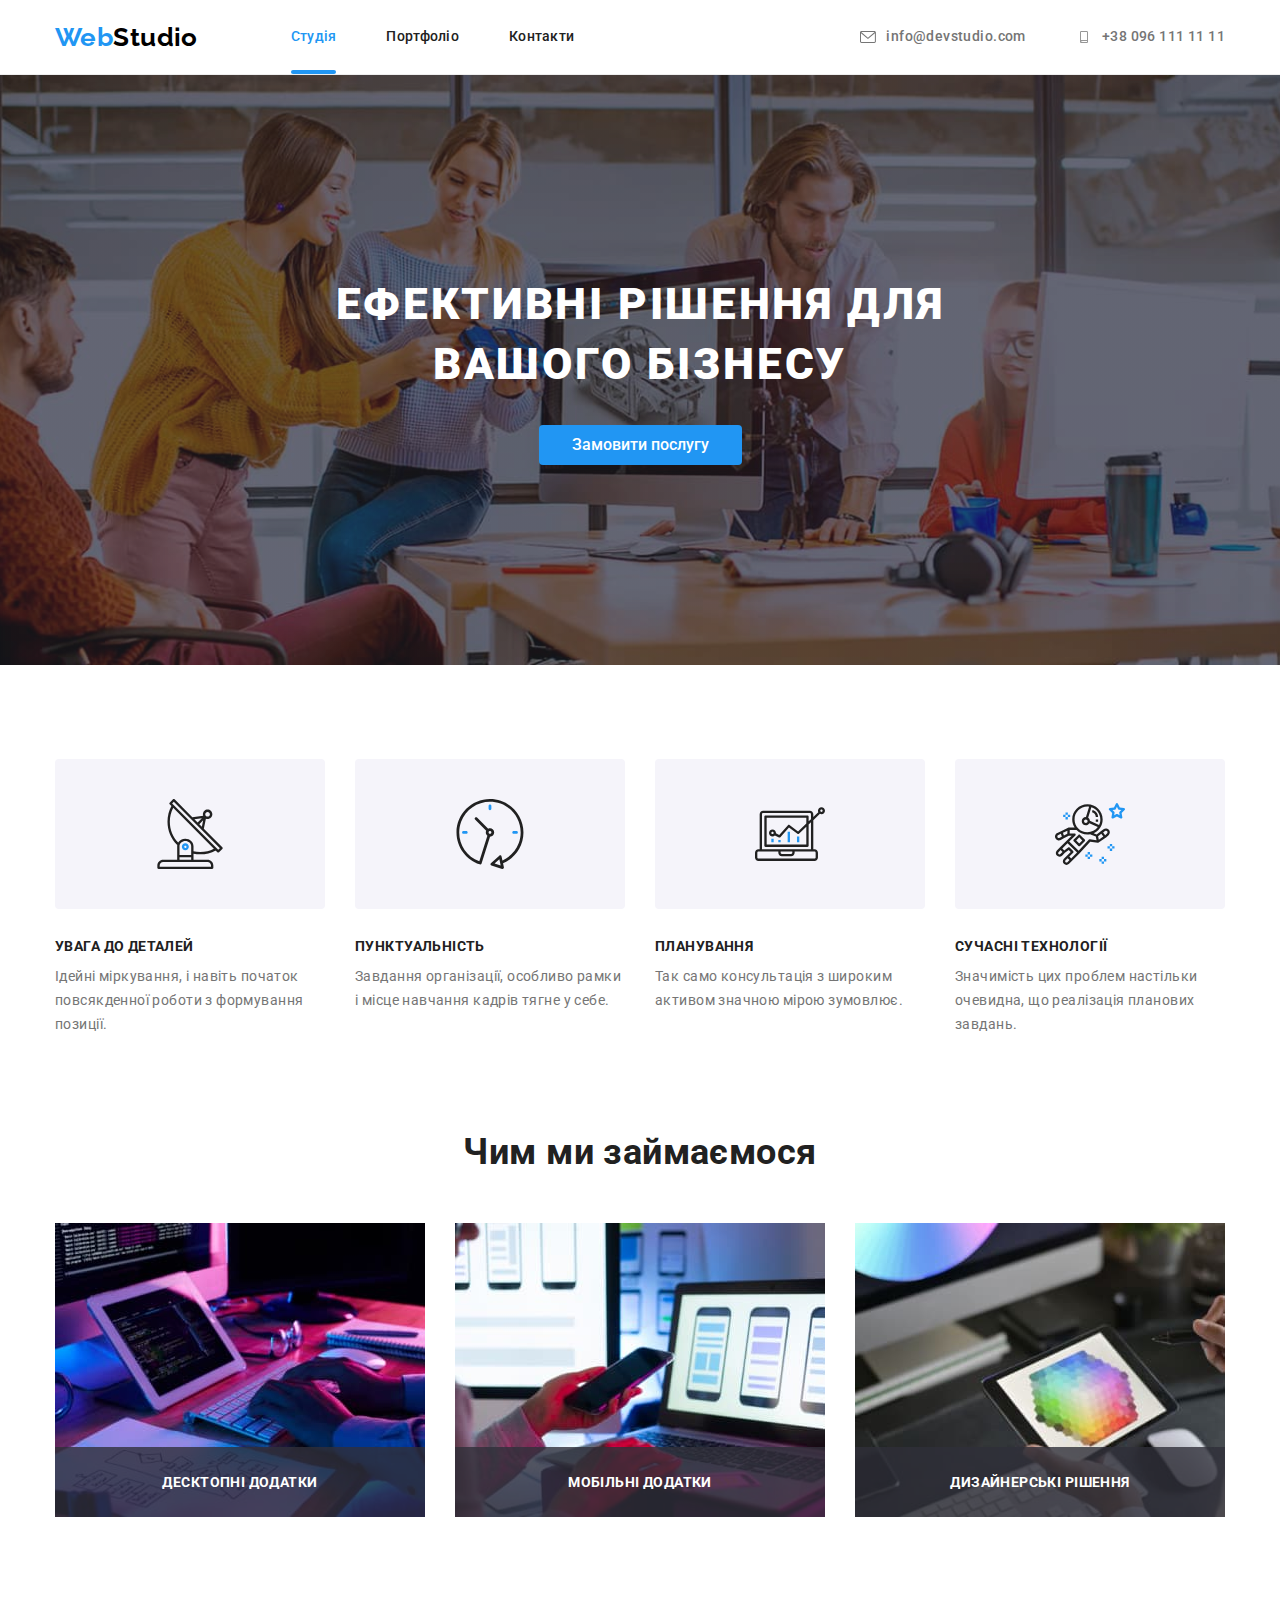
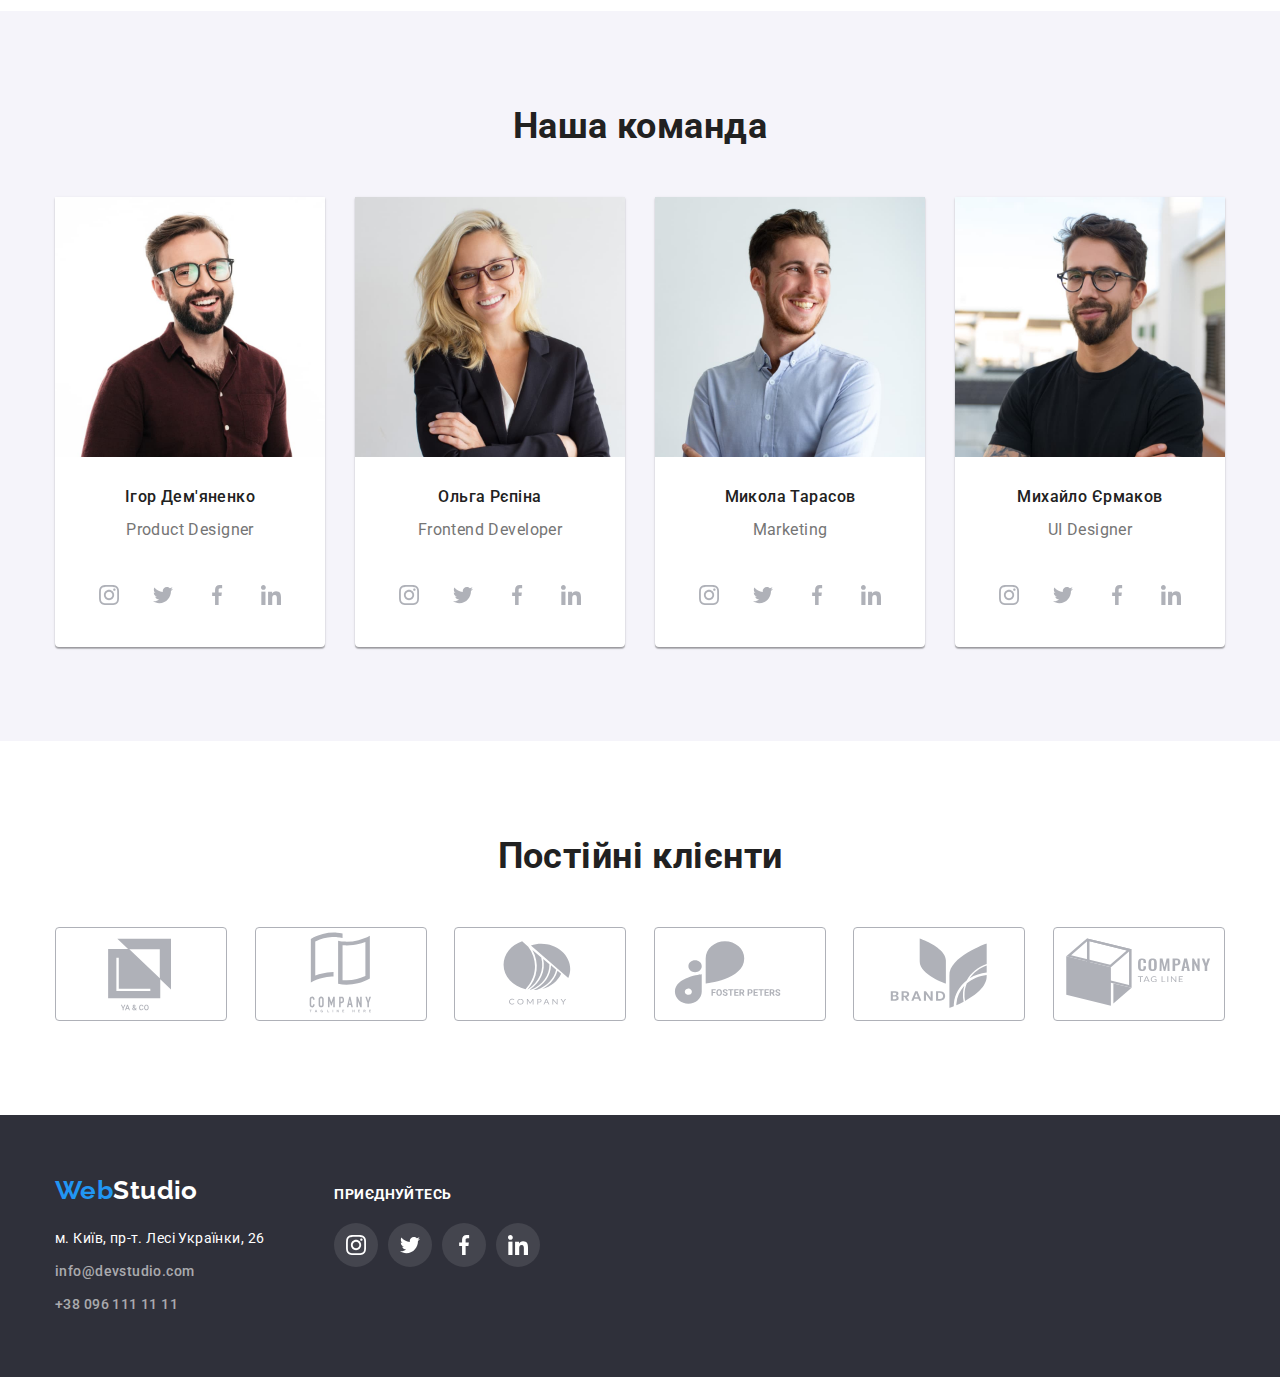
==== index.html @ 3645d652 "Add position elements" ====
<!DOCTYPE html>
<html lang="uk">
  <head>
    <meta charset="UTF-8"/>
    <meta http-equiv="X-UA-Compatible" content="IE=edge"/>
    <meta name="viewport" content="width=device-width, initial-scale=1.0"/>
    <title>Drafts</title>
    <link href="https://fonts.googleapis.com/css2?family=Oleo+Script&family=Raleway:wght@700&family=Roboto:wght@400;500;700;900&display=swap" rel="stylesheet">
    <link rel="stylesheet" href="https://cdnjs.cloudflare.com/ajax/libs/modern-normalize/1.1.0/modern-normalize.min.css">
    <link rel="stylesheet" href="./css/styles.css"/>
  </head>
  <body class="body">
    <header class="page-header">
      <!--Навігація сторінки-->
      <div class="container">
        <nav class="navigation">
          <a href="./index.html" class="logo"><span class="logo-web">Web</span>Studio</a>
          <ul class="header-list list">
            <li class="header-item"><a href="./index.html" class="link first-link nav-link current">Студія</a></li>
            <li class="header-item"><a href="./portfolio.html" class="link nav-link">Портфоліо</a></li>
            <li class="header-item"><a href="Контакти" class="link nav-link">Контакти</a></li>
          </ul>
        </nav>
        <ul class="contacts list">
          <li class="contacts-item"><a href="mailto:info@devstudio.com" class="link secondary-link">
            <svg class="icon" width="16" height="12"><use href="./img/sprite.svg#icon-envelope"></use></svg>
            info@devstudio.com</a></li>
          <li class="contacts-item"><a href="tel:+380961111111" class="link secondary-link">
            <svg class="icon" width="16" height="12"><use href="./img/sprite.svg#icon-smartphone"></use></svg>
            +38 096 111 11 11</a></li>
        </ul>
      </div>
    </header>
    <main>
      <!--Замовлення послуг-->
      <section class="hero">
        <div class="container">
        <h1 class="hero-title">Ефективні рішення для вашого бізнесу</h1>
        <button type="button" class="button primary" data-modal-open>Замовити послугу</button>
      </div>
      </section>
      <!--Особливості-->
      <section class="section features">
        <div class="container">
          <h2 class="section-title visually-hidden">Особливості</h2>
        <ul class="features-list list">
          <li class="features-item">
            <div class="features-icon">
              <svg class="icon" width="70" heigt="70">
                <use href="./img/sprite.svg#icon-antenna"></use>
              </svg>
            </div>
            <h3 class="title">УВАГА ДО ДЕТАЛЕЙ</h3>
            <p>
              Ідейні міркування, і навіть початок повсякденної роботи з
              формування позиції.
            </p>
          </li>
          <li class="features-item">
            <div class="features-icon">
              <svg class="icon" width="70" heigt="70">
                <use href="./img/sprite.svg#icon-clock"></use>
              </svg>
            </div>
            <h3 class="title">ПУНКТУАЛЬНІСТЬ</h3>
            <p class="text">
              Завдання організації, особливо рамки і місце навчання кадрів тягне
              у себе.
            </p>
          </li>
          <li class="features-item">
            <div class="features-icon">
              <svg class="icon" width="70" heigt="70">
                <use href="./img/sprite.svg#icon-diagram"></use>
              </svg>
            </div>
            <h3 class="title">ПЛАНУВАННЯ</h3>
            <p class="text">
              Так само консультація з широким активом значною мірою зумовлює.
            </p>
          </li>
          <li class="features-item">
            <div class="features-icon">
              <svg class="icon" width="70" heigt="70">
                <use href="./img/sprite.svg#icon-astronaut"></use>
              </svg>
            </div>
            <h3 class="title">СУЧАСНІ ТЕХНОЛОГІЇ</h3>
            <p class="text">
              Значимість цих проблем настільки очевидна, що реалізація планових
              завдань.
            </p>
          </li>
        </ul>
        </div>
        
      </section>
      <!--Чим займається компанія-->
      <section class="section">
        <div class="container">
        <h2 class="section-title work-title">Чим ми займаємося</h2>
        <ul class="work list">
          <li class="work-item">
            <img src="./img/box1.jpg" alt="Написання кодів" width="370"/>
            <p class="work-description">Десктопні додатки</p>
          </li>
          <li class="work-item">
            <img src="./img/box2.jpg" alt="Розробка додатків" width="370"/>
            <p class="work-description">Мобільні додатки</p>
          </li>
          <li class="work-item">
            <img src="./img/box3.jpg" alt="Розробка дизайну" width="370"/>
            <p class="work-description">Дизайнерські рішення</p>
          </li>
        </ul>
        </div>
      </section>
      <!--Команда-->
      <section class="section team">
        <div class="container">
        <h2 class="section-title">Наша команда</h2>
        <ul class=" team-list list">
          <div class="team-box">
            <li class=" team-item">
              <img src="./img/img.jpg" alt="Фото працівника" width="270"/>
              <h3 class=" team-title title">Ігор Дем'яненко</h3>
              <p class="team-text text">Product Designer</p>
              <ul class="list social-list">
                <li class="social-item"><a class="social-link" href="https://www.instagram.com/">
                  <svg class="icon" width="20" height="20">
                    <use href="./img/sprite.svg#icon-instagram"></use></svg></a></li>
                <li class="social-item"><a class="social-link" href="https://www.twitter.com/">
                  <svg class="icon" width="20" height="20">
                    <use href="./img/sprite.svg#icon-twitter"></use></svg></a></li>
                <li class="social-item"><a class="social-link" href="https://facebook.com/">
                  <svg class="icon" width="20" height="20">
                    <use href="./img/sprite.svg#icon-facebook"></use></svg></a></li>
                <li class="social-item"><a class="social-link" href="https://www.linkedin.com/">
                  <svg class="icon" width="20" height="20">
                    <use href="./img/sprite.svg#icon-linkedin"></use></svg></a></li>
              </ul>
            </li>
          </div>
          <div class="team-box">
          <li class="team-item">
            <img src="./img/img1.jpg" alt="Фото працівника" width="270"/>
            <h3 class="team-title title">Ольга Рєпіна</h3>
            <p class="team-text text">Frontend Developer</p>
            <ul class="list social-list">
              <li class="social-item"><a class="social-link" href="https://www.instagram.com/">
                <svg class="icon" width="20" height="20">
                  <use href="./img/sprite.svg#icon-instagram"></use></svg></a></li>
              <li class="social-item"><a class="social-link" href="https://www.twitter.com/">
                <svg class="icon" width="20" height="20">
                  <use href="./img/sprite.svg#icon-twitter"></use></svg></a></li>
              <li class="social-item"><a class="social-link" href="https://facebook.com/">
                <svg class="icon" width="20" height="20">
                  <use href="./img/sprite.svg#icon-facebook"></use></svg></a></li>
              <li class="social-item"><a class="social-link" href="https://www.linkedin.com/">
                <svg class="icon" width="20" height="20">
                  <use href="./img/sprite.svg#icon-linkedin"></use></svg></a></li>
            </ul>
          </li>
          </div>
          <div class="team-box">
            <li class="team-item">
              <img src="./img/img2.jpg" alt="Фото працівника" width="270"/>
              <h3 class="team-title title">Микола Тарасов</h3>
              <p class="team-text text">Marketing</p>
              <ul class="list social-list">
                <li class="social-item"><a class="social-link" href="https://www.instagram.com/">
                  <svg class="icon" width="20" height="20">
                    <use href="./img/sprite.svg#icon-instagram"></use></svg></a></li>
                <li class="social-item"><a class="social-link" href="https://www.twitter.com/">
                  <svg class="icon" width="20" height="20">
                    <use href="./img/sprite.svg#icon-twitter"></use></svg></a></li>
                <li class="social-item"><a class="social-link" href="https://facebook.com/">
                  <svg class="icon" width="20" height="20">
                    <use href="./img/sprite.svg#icon-facebook"></use></svg></a></li>
                <li class="social-item"><a class="social-link" href="https://www.linkedin.com/">
                  <svg class="icon" width="20" height="20">
                    <use href="./img/sprite.svg#icon-linkedin"></use></svg></a></li>
              </ul>
            </li>
          </div>
          <div class="team-box">
            <li class="team-item">
              <img src="./img/img3.jpg" alt="Фото працівника" width="270"/>
              <h3 class="team-title title">Михайло Єрмаков</h3>
              <p class="team-text text">UI Designer</p>
              <ul class="list social-list">
                <li class="social-item"><a class="social-link" href="https://www.instagram.com/">
                  <svg class="icon" width="20" height="20">
                    <use href="./img/sprite.svg#icon-instagram"></use></svg></a></li>
                <li class="social-item"><a class="social-link" href="https://www.twitter.com/">
                  <svg class="icon" width="20" height="20">
                    <use href="./img/sprite.svg#icon-twitter"></use></svg></a></li>
                <li class="social-item"><a class="social-link" href="https://facebook.com/">
                  <svg class="icon" width="20" height="20">
                    <use href="./img/sprite.svg#icon-facebook"></use></svg></a></li>
                <li class="social-item"><a class="social-link" href="https://www.linkedin.com/">
                  <svg class="icon" width="20" height="20">
                    <use href="./img/sprite.svg#icon-linkedin"></use></svg></a></li>
              </ul>
            </li>
          </div>
        </ul>
        </div>
      </section>
        <!-- Clients -->
      <section class="section clients">
      <div class="container">
        <h2 class="section-title clients-title">Постійні клієнти</h2>
        <ul class="list clients-list">
          <li class="clients-item"><a class="link" href="https://www.company.com/"> <svg class="icon" width="106" height="60" >
            <use href="./img/sprite.svg#icon-client1"></use>
          </svg> </a></li>
          <li class="clients-item"><a class="link" href="https://www.company.com/"> <svg class="icon" width="106" height="60" >
            <use href="./img/sprite.svg#icon-client2"></use>
          </svg> </a></li>
          <li class="clients-item"><a class="link" href="https://www.company.com/"> <svg class="icon" width="106" height="60" >
            <use href="./img/sprite.svg#icon-client3"></use>
          </svg> </a></li>
          <li class="clients-item"><a class="link" href="https://www.company.com/"> <svg class="icon" width="106" height="60" >
            <use href="./img/sprite.svg#icon-client4"></use>
          </svg> </a></li>
          <li class="clients-item"><a class="link" href="https://www.company.com/"> <svg class="icon" width="106" height="60" >
            <use href="./img/sprite.svg#icon-client5"></use>
          </svg> </a></li>
          <li class="clients-item"><a class="link" href="https://www.company.com/"> <svg class="icon" width="106" height="60" >
            <use href="./img/sprite.svg#icon-client6"></use>
          </svg> </a></li>
        </ul>
      </div>
      </section>
    </main>
    <footer class="footer">
      <!--Контактна інформація-->
      <div class="container">
        <div class="join-container">
      <a href="./index.html" class="secondary-logo"><span class="logo-web">Web</span>Studio</a>
      <address>
        <ul class="address list">
          <li class="address-item">
            <a
              href="https://goo.gl/maps/xmxp5aXCCKrt372d9" rel="nofollow noreferer noopener" target="_blank" class="list-address link-address"
              >м. Київ, пр-т. Лесі Українки, 26</a>
          </li>
          <li class="address-item">
            <a href="mailto:info@devstudio.com" class="link link-address">info@devstudio.com</a>
          </li>
          <li class="address-item">
            <a href="tel:+380961111111" class="link link-address">+38 096 111 11 11</a>
          </li>
        </ul>
      </address>
    </div>
    <div class="join-container">
      <h3 class="title">Приєднуйтесь</h3>
      <ul class="list social-list">
        <li class="social-item"><a class="social-link link" href="https://www.instagram.com"> <svg class="icon" width="20" height="20">
          <use href="./img/sprite.svg#icon-instagram"></use>
        </svg> </a></li>
        <li class="social-item"><a class="social-link link" href="https://www.twitter.com"> <svg class="icon" width="20" height="20">
          <use href="./img/sprite.svg#icon-twitter"></use>
        </svg> </a></li>
        <li class="social-item"><a class="social-link link"  href="https://www.facebook.com"> <svg class="icon" width="20" height="20">
          <use href="./img/sprite.svg#icon-facebook"></use>
        </svg> </a></li>
        <li class="social-item"><a class="social-link link" href="https://www.linkedin.com"> <svg class="icon" width="20" height="20">
          <use href="./img/sprite.svg#icon-linkedin"></use>
        </svg> </a></li>
      </ul>
    </div>
  </div>
    </footer>

    <!-- Modal window -->

<div class="backdrop is-hidden" data-modal>
  <div class="modal">
    <button class="modal-btn-close" type="button" data-modal-close>
      <svg class="modal-icon-close" width="30" height="30">
        <use href="./img/close-black"></use>
      </svg>
    </button>
  </div>
</div>
<script src="./js/modal.js"></script>
  </body>
</html>
---- css/styles.css ----
:root {
  --primary-text-color: #757575;
  --title-text-color: #212121;
  --accent-color: #2196f3;
  --primary-white-color: #f5f5f5;
  --hero-bg-color: #2f303a;
  --secondary-bg-color: #ffffff;
  --third-bg-color: #f5f4fa;
  --first-logo-color: #000;
  --link-color: rgba(255, 255, 255, 0.6);
  --icon-color: #afb1b8;
}

html {
  box-sizing: border-box;
}
.visually-hidden {
  position: absolute !important;
  clip: rect(1px 1px 1px 1px);
  clip: rect(1px, 1px, 1px, 1px);
  padding: 0 !important;
  border: 0 !important;
  height: 1px !important;
  width: 1px !important;
  overflow: hidden;
}

*,
*::before,
*::after {
  box-sizing: border-box;
}

h1,
h2,
h3,
h4,
h5,
h6,
p {
  margin: 0;
}
img {
  display: block;
  max-width: 100%;
  height: auto;
}

.body {
  background-color: var(--secondary-bg-color);
  color: var(--primary-text-color);

  font-family: Roboto, sans-serif;
  letter-spacing: 0.03em;
  font-size: 14px;
  line-height: 1.71;
}

.list {
  padding: 0;
  margin: 0;
  list-style: none;
}

.container {
  max-width: 1200px;
  width: 100%;
  margin: 0 auto;
  padding-left: 15px;
  padding-right: 15px;
}

.page-header .container {
  display: flex;
  align-items: center;
}

/* Button */

.button {
  display: inline-block;
  text-decoration: none;
  border-radius: 4px;
  text-align: center;
  padding: 6px 23px;
  font-size: 16px;
  font-weight: 500;
  border: 1px solid transparent;
  color: var(--title-text-color);

  font-family: inherit;
  cursor: pointer;
}

.button:hover,
.button:focus {
  color: var(--secondary-bg-color);
  background-color: var(--accent-color);
}

/* Site nav */

.page-header {
  border-bottom: 1px solid;
  border-bottom-style: inset;
}
.navigation {
  display: flex;
  align-items: center;
}

.header-list {
  display: flex;
  align-items: center;
}
.contacts {
  display: flex;
  margin-left: auto;
  align-items: center;
 
}

.contacts-item:first-child {
  margin-right: 50px;
}

.secondary-link {
  display: flex;
}

.secondary-link .icon {
  margin-right: 10px;
    margin-top: auto;
    margin-bottom: auto;
    fill: currentColor;
}

.header-item:not(:last-child) {
  margin-right: 50px;
}

.header-item {
  position: relative;
}
.nav-link {
  display: block;
  padding-top: 29px;
  padding-bottom: 29px;
}

.current::after {
  content: "";
  display: inline-block;
  width: 100%;
  height: 4px;
  background-color: var(--accent-color);
  position: absolute;
  bottom: 0;
  left: 0;
  border-radius: 2px;
}
.logo {
  margin-right: 93px;
  color: var(--first-logo-color);

  font-family: Raleway, Oleo Script, cursive;
  font-weight: 700;
  font-size: 26px;
  line-height: 1.19;
  text-decoration: none;
}

.secondary-logo {
  color: #ffffff;

  font-family: Raleway, Oleo Script, cursive;
  font-weight: 700;
  font-size: 26px;
  line-height: 1.19;
  text-decoration: none;
}

.logo-web {
  color: #2196f3;
}

.header-list .link {
  color: var(--title-text-color);

  font-family: inherit;
  font-weight: 500;
  line-height: 1.14;
  text-decoration: none;
}

.header-list {
  letter-spacing: 0.02em;
}

.link {
  color: var(--primary-text-color);

  font-weight: 500;
  text-decoration: none;
}

.link:hover,
.link:focus {
  color: #2196f3;
}

.body .first-link {
  color: var(--accent-color);
}

.project-link {
  text-decoration: none;
}

/* Hero */

.hero {
  text-align: center;
  padding-top: 200px;
  padding-bottom: 200px;
  background-color: #2f303a; 
  background-image: linear-gradient(rgba(47, 48, 58, 0.4), rgba(47, 48, 58, 0.4)), url(../img/hero-bg.jpg);
  background-size: cover;
  background-position: center;
}

.hero-title {
  max-width: 696px;
  margin-bottom: 30px;
  margin-left: auto;
  margin-right: auto;

  color: var(--secondary-bg-color);

  font-style: normal;
  font-weight: 900;
  font-size: 44px;
  line-height: 1.36;
  text-align: center;
  letter-spacing: 0.06em;
  text-transform: uppercase;
}

.hero > button {
  color: #fff;
}

.button .primary {
  font-weight: 700;
  font-size: 16px;
  line-height: 1.88;
  border-color: var(--accent-color);
  align-items: center;
  letter-spacing: 0.06em;
}

.primary {
  max-width: 216px;
  padding: 10px 32px;
  color: var(--secondary-bg-color);
  background-color: var(--accent-color);
}

.backdrop {
  position: fixed;
  top: 0;
  left: 0;
  width: 100%;
  height: 100%;
  background-color: rgba(0, 0, 0, 0.1);
}

.modal {
  position: absolute;
  top: 50%;
  left: 50%;
  transform: translate(-50%, -50%);
  min-width: 528px;
  min-height: 581px;
  margin: auto;
  /* background-color: var(--secondary-bg-color); */
}

.is-hidden {
  opacity: 0;
  pointer-events: none;
}

.modal-btn-close {
  position: absolute;
  top: 8px;
  right: 8px;
  margin: 0;
  padding: 0;
  border: 0;
  background-color: transparent;
  color: #000;
  transition: color 250ms cubic-bezier(0.4, 0, 0.2, 1);
}

.modal-btn-close:hover,
.modal-btn-close:focus {
  color: var(--accent-color);
}

.modal-btn-close:focus {
  outline: 2px solid var(--accent-color);
}

.modal-icon-close {
fill: currentColor;
}

/* Secondary button */

.button .secondary {
  min-width: 73px;
  padding: 6px 22px;

  color: var(--title-text-color);
  background-color: #f5f4fa;
  font-weight: 500;
  font-size: 16px;
  line-height: 1.62;
  letter-spacing: 0.03em;
}

.button .secondary:first-child {
  padding: 6px 25px;
}
/* Section */

.section {
  margin-top: 94px;
}
.section-title {
  color: var(--title-text-color);

  font-size: 36px;
  line-height: 1.17;
  text-align: center;
}

.project-title {
  color: var(--title-text-color);

  font-size: 18px;
  line-height: 2;
  letter-spacing: 0.06em;
}

.text {
  color: var(--primary-text-color);
}

.project-text {
  font-size: 16px;
  line-height: 1.88;
}

/* Features */

.features-list {
  display: flex;
  justify-content: center;
}

.features-icon {
display: flex;
justify-content: center;
align-items: center;
width: 270px;
margin-bottom: 30px;

background-color: var(--third-bg-color);
border-radius: 4px;
}

.features-list .title {
  color: var(--title-text-color);

  font-size: 14px;
  line-height: 1.14;
  text-transform: uppercase;
}

.features-item:not(:last-child) {
  margin-right: 30px;
}

.features-item {
  min-width: 270px;
}

.features-item .title {
  margin-bottom: 10px;
}

/* Work */

.work {
  display: flex;
  justify-content: center;
}

.work-title {
  margin-bottom: 50px;
}

.work-item:not(:last-child) {
  margin-right: 30px;
}

.work-item {
  position: relative;
}
.work-description {
  position: absolute;
  bottom: 0;
  left: 0;
  margin: 0;
  padding: 0 10px;
  width: 100%;
  background-color: rgba(47, 48, 58, 0.8);
  font-weight: 700;
  line-height: 70px;
  text-align: center;
  text-transform: uppercase;
  white-space: nowrap;
  color: var(--secondary-bg-color);
}

/* Team */

.team {
  background-color: var(--third-bg-color);
  padding-bottom: 94px;
  padding-top: 94px;
}

.team-box:not(:last-child) {
margin-right: 30px;
}

.team-list {
  display: flex;
 margin-top: 50px;
  align-content: center;
  margin-top: 50px;
}

.team-item {
  width: 270px;
  text-align: center;
  padding-bottom: 30px;
background-color: var(--secondary-bg-color);
box-shadow: 0px 1px 3px rgba(0, 0, 0, 0.12), 0px 1px 1px rgba(0, 0, 0, 0.14), 0px 2px 1px rgba(0, 0, 0, 0.2);
border-radius: 0px 0px 4px 4px;
}

.team-title {
  margin-top: 30px;
  margin-bottom: 10px;
}

.team-text {
  margin-bottom: 30px;
}

.team-list .title {
  color: var(--title-text-color);

  font-weight: 500;
  font-size: 16px;
  line-height: 1.19;
}

.team-list .text {
  font-size: 16px;
}

.team-item:not(:last-child) {
  margin-right: 30px;
}

.social-list {
  display: flex;
  width: 206px;
  margin: 16px auto 0 auto;
  justify-content: space-between;
}

.social-item {
  display: flex;
  color: var(--secondary-bg-color);
  border-radius: 50%;
}

.social-link:hover,
.social-link:focus {
  fill: var(--secondary-bg-color);
  background-color: var(--accent-color);
  cursor: pointer;
  outline: none;
}

  .social-link {
  display: block;
    padding: 12px;
    width: 44px;
    height: 44px;
    color: var(--icon-color);
    border-radius: 50%;
  fill: currentColor;
}

/* Clients */

.clients {
  display: flex;
  padding: 0 0 94px;
}

.clients-title {
  margin-top: 0;
    margin-bottom: 50px;
    font-size: 36px;
    line-height: 1.17;
    text-align: center;
}

.clients-list {
  display: flex;
  justify-content: space-between;
}

.clients-item {
  color: var(--icon-color);
    border: 1px solid var(--icon-color);
    border-radius: 4px;
}

.clients-item:hover,
.clients-item:focus {
  color: var(--accent-color);
  outline: 1px solid var(--accent-color);
  border-color: var(--accent-color);
  cursor: pointer;
  outline: none;
}
.clients-item .icon:hover,
.clients-item .icon:focus {
 fill: var(--accent-color);
}

.clients-item .icon {
  display: flex;
    justify-content: center;
    align-items: center;
    width: 170px;
    height: 92px;
    fill: var(--icon-color);
}

/* Projects */

.projects {
  display: flex;
  flex-wrap: wrap;
  margin-bottom: 94px;
}

.projects-item {
  width: 370px;
  width: calc((100% - 60px) / 3);
   margin-right: 30px;
  margin-bottom: 30px; 
  border-bottom: 1px solid transparent;
  border-bottom-style: inset;
  background-color: var(--secondary-bg-color);
  
}

.projects-item:nth-child(3n) {
  margin-right: 0;
}

.projects-item:nth-last-child(-n + 3) {
  margin-bottom: 0;
}

.projects-item:hover,
.projects-item:focus {
  box-shadow: 0px 1px 1px rgba(0, 0, 0, 0.12), 0px 4px 4px rgba(0, 0, 0, 0.06),
  1px 4px 6px rgba(0, 0, 0, 0.16);
outline: none;
}

.project-title {
  margin-bottom: 4px;
}

.project-details {
  padding: 20px 24px;
  border: 1px solid #eee;
  border-top: none;
}

.thumb {
  position: relative;
  overflow: hidden;
}

.overlay {
  position: absolute;
  bottom: 0;
  left: 0;
  margin: 0;
  padding: 63px 24px;
  width: 100%;
  height: 100%;
  background-color: rgba(33, 150, 243, 0.9);
  font-size: 18px;
  color: var(--secondary-bg-color);
}

.project-link:hover .overlay,
.project-link:focus .overlay {
  transform:  translateY(0);
}


/* Filters */

.filters-list {
  display: flex;
  justify-content: center;
  margin-top: 94px;
  margin-bottom: 34px;
}

.filters-item:not(:last-child) {
  margin-right: 8px;
}

/* Footer */

.footer {
  display: flex;
  padding-top: 60px;
  padding-bottom: 60px;
  background-color: #2f303a;
}

.footer .container {
  display: flex;
}

.address {
  margin-top: 20px;
  font-style: normal;
}

.address-item:not(:last-child) {
  margin-bottom: 9px;
}

.footer .list-address {
  color: var(--secondary-bg-color);
}

.list-address:hover,
.list-address:focus {
  color: var(--accent-color);
}
.link-address {
  color: var(--link-color);
  text-decoration: none;
}

.join-container .title {
  text-align: left;
  margin: 0;
    padding: 0;
    text-transform: uppercase;
    font-size: 14px;
    line-height: 1.14;
    letter-spacing: 0,03em;
    color: var(--secondary-bg-color);
}

.join-container .social-list {
  display: flex;
  justify-content: space-between;
  width: 206px;
  margin: 20px 0 0 0;
}

.join-container:not(:first-child) {
  margin-left: 70px;
}

.join-container:last-child {
  padding-top: 12px;
}

.join-container .social-list {
  margin: 20px 0 0 0;
}

.footer .social-list .social-item .link {
  background-color: rgba(255, 255, 255, 0.1);
}

.footer .social-item .social-link:hover, 
.footer .social-link:focus {
  background-color: var(--accent-color);

  cursor: pointer;
  outline: none;
}

.footer .social-list .icon {
  color: var(--secondary-bg-color);
}
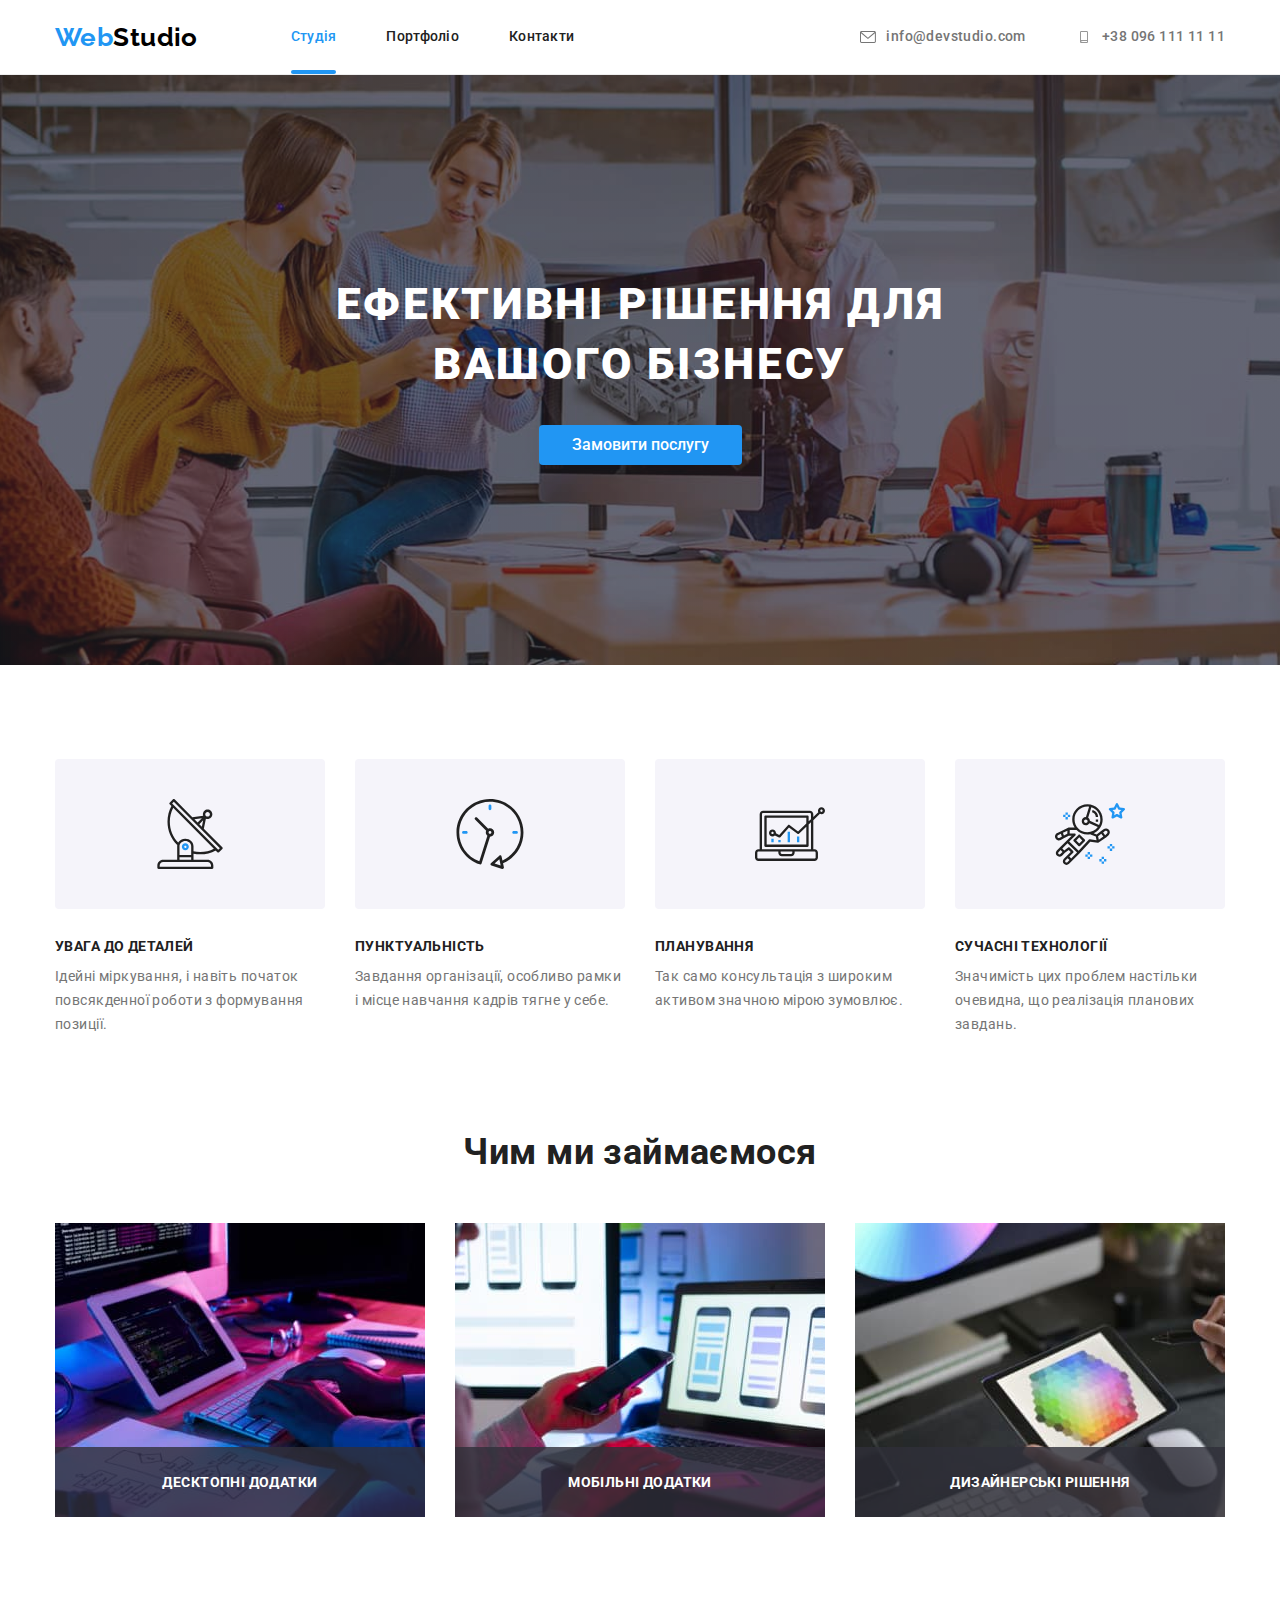
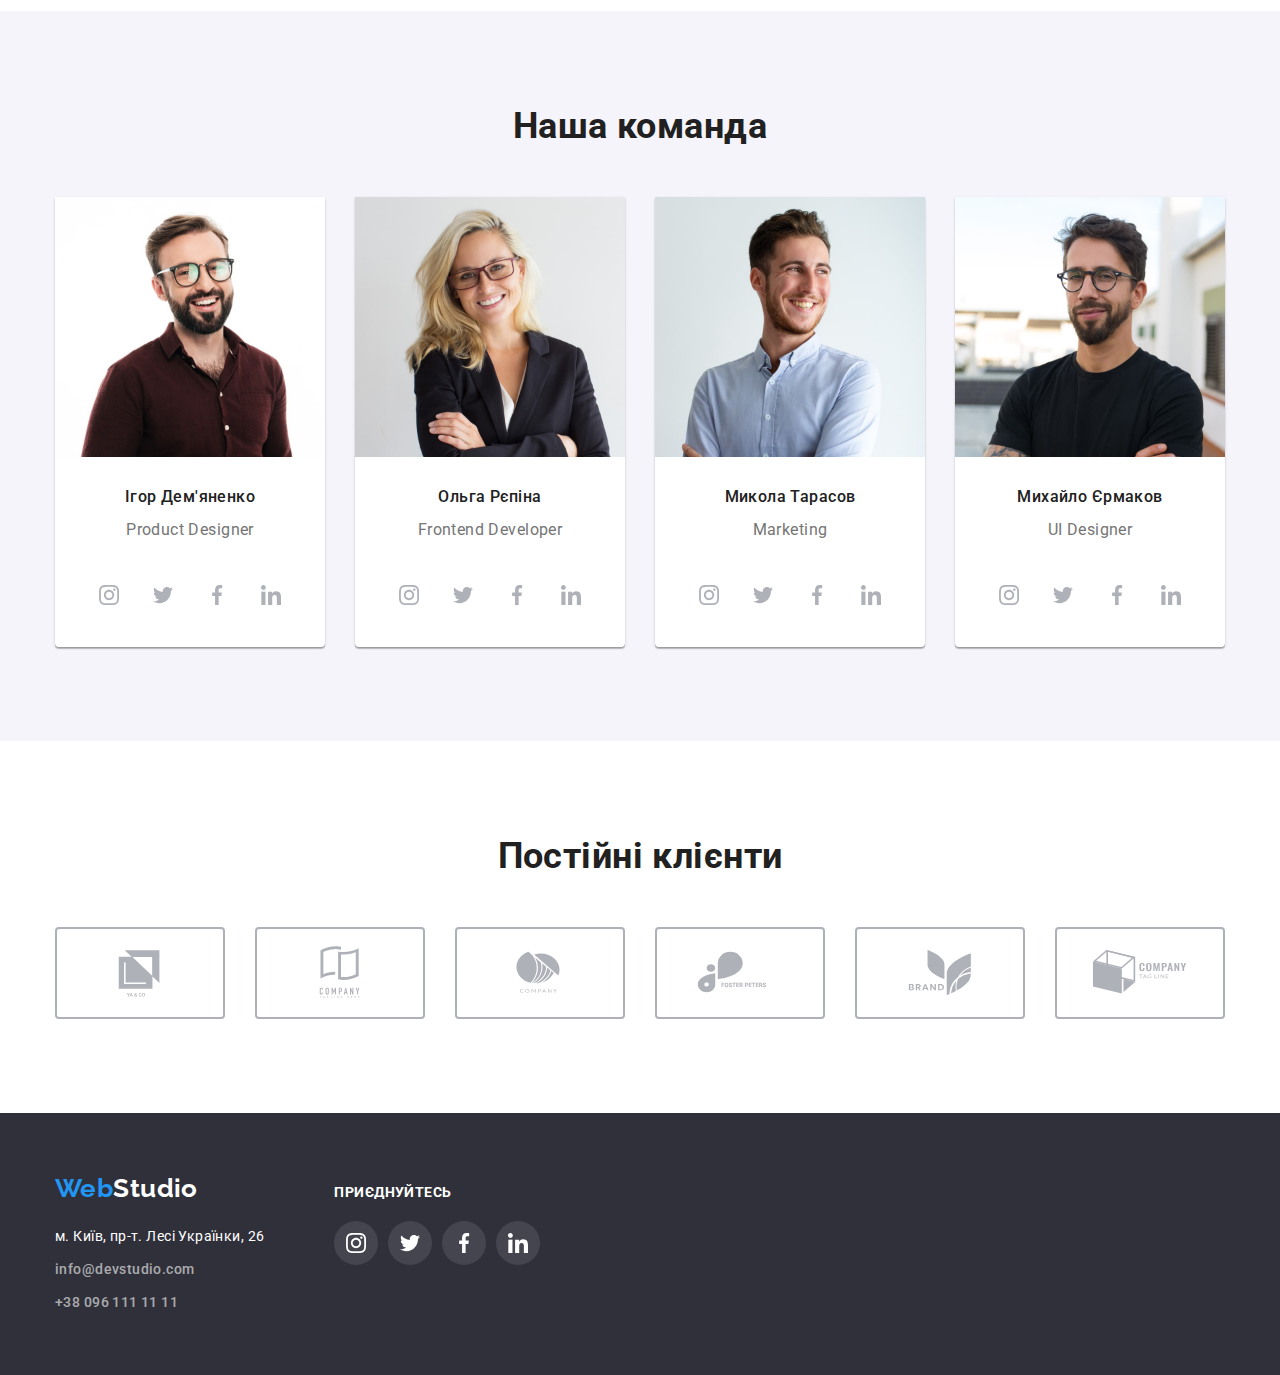
==== commit c6d67a2d: "Додає стилі на модальне вікно" ====
--- a/index.html
+++ b/index.html
@@ -281,7 +281,7 @@
   <div class="modal">
     <button class="modal-btn-close" type="button" data-modal-close>
       <svg class="modal-icon-close" width="30" height="30">
-        <use href="./img/close-black"></use>
+        <use href="./img/sprite.svg#icon-close-black"></use>
       </svg>
     </button>
   </div>
--- a/css/styles.css
+++ b/css/styles.css
@@ -96,6 +96,7 @@
 .button:focus {
   color: var(--secondary-bg-color);
   background-color: var(--accent-color);
+  transition: transform 250ms cubic-bezier(0.4, 0, 0.2, 1);
 }
 
 /* Site nav */
@@ -117,7 +118,6 @@
   display: flex;
   margin-left: auto;
   align-items: center;
- 
 }
 
 .contacts-item:first-child {
@@ -130,9 +130,9 @@
 
 .secondary-link .icon {
   margin-right: 10px;
-    margin-top: auto;
-    margin-bottom: auto;
-    fill: currentColor;
+  margin-top: auto;
+  margin-bottom: auto;
+  fill: currentColor;
 }
 
 .header-item:not(:last-child) {
@@ -149,7 +149,7 @@
 }
 
 .current::after {
-  content: "";
+  content: '';
   display: inline-block;
   width: 100%;
   height: 4px;
@@ -207,14 +207,11 @@
 .link:hover,
 .link:focus {
   color: #2196f3;
+  transition: transform 250ms cubic-bezier(0.4, 0, 0.2, 1);
 }
 
 .body .first-link {
   color: var(--accent-color);
-}
-
-.project-link {
-  text-decoration: none;
 }
 
 /* Hero */
@@ -223,8 +220,9 @@
   text-align: center;
   padding-top: 200px;
   padding-bottom: 200px;
-  background-color: #2f303a; 
-  background-image: linear-gradient(rgba(47, 48, 58, 0.4), rgba(47, 48, 58, 0.4)), url(../img/hero-bg.jpg);
+  background-color: #2f303a;
+  background-image: linear-gradient(rgba(47, 48, 58, 0.4), rgba(47, 48, 58, 0.4)),
+    url(../img/hero-bg.jpg);
   background-size: cover;
   background-position: center;
 }
@@ -272,6 +270,7 @@
   left: 0;
   width: 100%;
   height: 100%;
+
   background-color: rgba(0, 0, 0, 0.1);
 }
 
@@ -280,10 +279,11 @@
   top: 50%;
   left: 50%;
   transform: translate(-50%, -50%);
-  min-width: 528px;
+  width: 100%;
+  max-width: 528px;
   min-height: 581px;
   margin: auto;
-  /* background-color: var(--secondary-bg-color); */
+  background-color: var(--secondary-bg-color);
 }
 
 .is-hidden {
@@ -295,9 +295,13 @@
   position: absolute;
   top: 8px;
   right: 8px;
-  margin: 0;
-  padding: 0;
-  border: 0;
+  display: flex;
+  justify-content: center;
+  align-items: center;
+  border: 1px solid rgba(0, 0, 0, 0.1);
+  width: 30px;
+  height: 30px;
+  border-radius: 50%;
   background-color: transparent;
   color: #000;
   transition: color 250ms cubic-bezier(0.4, 0, 0.2, 1);
@@ -306,14 +310,19 @@
 .modal-btn-close:hover,
 .modal-btn-close:focus {
   color: var(--accent-color);
+  transition: transform 250ms cubic-bezier(0.4, 0, 0.2, 1);
 }
 
 .modal-btn-close:focus {
   outline: 2px solid var(--accent-color);
+  transition: transform 250ms cubic-bezier(0.4, 0, 0.2, 1);
 }
 
 .modal-icon-close {
-fill: currentColor;
+  width: 18px;
+  height: 18px;
+  fill: currentColor;
+  color: #000;
 }
 
 /* Secondary button */
@@ -371,14 +380,14 @@
 }
 
 .features-icon {
-display: flex;
-justify-content: center;
-align-items: center;
-width: 270px;
-margin-bottom: 30px;
-
-background-color: var(--third-bg-color);
-border-radius: 4px;
+  display: flex;
+  justify-content: center;
+  align-items: center;
+  width: 270px;
+  margin-bottom: 30px;
+
+  background-color: var(--third-bg-color);
+  border-radius: 4px;
 }
 
 .features-list .title {
@@ -444,12 +453,12 @@
 }
 
 .team-box:not(:last-child) {
-margin-right: 30px;
+  margin-right: 30px;
 }
 
 .team-list {
   display: flex;
- margin-top: 50px;
+  margin-top: 50px;
   align-content: center;
   margin-top: 50px;
 }
@@ -458,9 +467,10 @@
   width: 270px;
   text-align: center;
   padding-bottom: 30px;
-background-color: var(--secondary-bg-color);
-box-shadow: 0px 1px 3px rgba(0, 0, 0, 0.12), 0px 1px 1px rgba(0, 0, 0, 0.14), 0px 2px 1px rgba(0, 0, 0, 0.2);
-border-radius: 0px 0px 4px 4px;
+  background-color: var(--secondary-bg-color);
+  box-shadow: 0px 1px 3px rgba(0, 0, 0, 0.12), 0px 1px 1px rgba(0, 0, 0, 0.14),
+    0px 2px 1px rgba(0, 0, 0, 0.2);
+  border-radius: 0px 0px 4px 4px;
 }
 
 .team-title {
@@ -507,15 +517,16 @@
   background-color: var(--accent-color);
   cursor: pointer;
   outline: none;
-}
-
-  .social-link {
+  transition: transform 250ms cubic-bezier(0.4, 0, 0.2, 1);
+}
+
+.social-link {
   display: block;
-    padding: 12px;
-    width: 44px;
-    height: 44px;
-    color: var(--icon-color);
-    border-radius: 50%;
+  padding: 12px;
+  width: 44px;
+  height: 44px;
+  color: var(--icon-color);
+  border-radius: 50%;
   fill: currentColor;
 }
 
@@ -528,10 +539,10 @@
 
 .clients-title {
   margin-top: 0;
-    margin-bottom: 50px;
-    font-size: 36px;
-    line-height: 1.17;
-    text-align: center;
+  margin-bottom: 50px;
+  font-size: 36px;
+  line-height: 1.17;
+  text-align: center;
 }
 
 .clients-list {
@@ -541,30 +552,43 @@
 
 .clients-item {
   color: var(--icon-color);
-    border: 1px solid var(--icon-color);
-    border-radius: 4px;
-}
-
-.clients-item:hover,
-.clients-item:focus {
+  border-radius: 4px;
+}
+.clients-item .link {
+  color: var(--icon-color);
+}
+.clients-item .link {
+  display: flex;
+  width: 170px;
+  height: 92px;
+  color: var(--icon-color);
+  border: 2px solid var(--icon-color);
+  border-radius: 4px;
+  justify-content: center;
+  align-items: center;
+}
+.clients-item .link:hover {
   color: var(--accent-color);
-  outline: 1px solid var(--accent-color);
+  transition: transform 250ms cubic-bezier(0.4, 0, 0.2, 1);
   border-color: var(--accent-color);
   cursor: pointer;
   outline: none;
 }
-.clients-item .icon:hover,
+.clients-item .link:focus {
+  transition: transform 250ms cubic-bezier(0.4, 0, 0.2, 1);
+  color: var(--accent-color);
+  border: 2px solid var(--accent-color);
+  outline: none;
+}
+
 .clients-item .icon:focus {
- fill: var(--accent-color);
+  fill: var(--accent-color);
+  transition: transform 250ms cubic-bezier(0.4, 0, 0.2, 1);
 }
 
 .clients-item .icon {
-  display: flex;
-    justify-content: center;
-    align-items: center;
-    width: 170px;
-    height: 92px;
-    fill: var(--icon-color);
+  margin: auto;
+  fill: currentColor;
 }
 
 /* Projects */
@@ -578,14 +602,22 @@
 .projects-item {
   width: 370px;
   width: calc((100% - 60px) / 3);
-   margin-right: 30px;
-  margin-bottom: 30px; 
+  margin-right: 30px;
+  margin-bottom: 30px;
   border-bottom: 1px solid transparent;
   border-bottom-style: inset;
   background-color: var(--secondary-bg-color);
-  
-}
-
+}
+
+.projects-link {
+  display: flex;
+  flex-direction: column;
+  height: 100%;
+  text-decoration: none;
+}
+.projects-details {
+  flex-grow: 1;
+}
 .projects-item:nth-child(3n) {
   margin-right: 0;
 }
@@ -594,18 +626,28 @@
   margin-bottom: 0;
 }
 
-.projects-item:hover,
-.projects-item:focus {
+.projects-link:hover,
+.projects-link:focus {
   box-shadow: 0px 1px 1px rgba(0, 0, 0, 0.12), 0px 4px 4px rgba(0, 0, 0, 0.06),
-  1px 4px 6px rgba(0, 0, 0, 0.16);
-outline: none;
-}
-
-.project-title {
-  margin-bottom: 4px;
-}
-
-.project-details {
+    1px 4px 6px rgba(0, 0, 0, 0.16);
+  outline: none;
+  transition: transform 250ms cubic-bezier(0.4, 0, 0.2, 1);
+}
+
+.projects-title {
+  margin: 0 0 4px;
+  font-size: 18px;
+  line-height: 2;
+  letter-spacing: 0.06em;
+  color: var(--title-text-color);
+}
+
+.projects-text {
+  margin: 0;
+  font-size: 16px;
+  line-height: 1.88;
+}
+.projects-details {
   padding: 20px 24px;
   border: 1px solid #eee;
   border-top: none;
@@ -627,13 +669,16 @@
   background-color: rgba(33, 150, 243, 0.9);
   font-size: 18px;
   color: var(--secondary-bg-color);
-}
-
-.project-link:hover .overlay,
-.project-link:focus .overlay {
-  transform:  translateY(0);
-}
-
+  transform: translateY(101%);
+  transition: transform 250ms cubic-bezier(0.4, 0, 0.2, 1);
+  background-color: rgba(33, 150, 243, 0.9);
+}
+
+.projects-link:hover .overlay,
+.projects-link:focus .overlay {
+  transition: transform 250ms cubic-bezier(0.4, 0, 0.2, 1);
+  transform: translateY(0);
+}
 
 /* Filters */
 
@@ -677,6 +722,7 @@
 .list-address:hover,
 .list-address:focus {
   color: var(--accent-color);
+  transition: transform 250ms cubic-bezier(0.4, 0, 0.2, 1);
 }
 .link-address {
   color: var(--link-color);
@@ -686,12 +732,12 @@
 .join-container .title {
   text-align: left;
   margin: 0;
-    padding: 0;
-    text-transform: uppercase;
-    font-size: 14px;
-    line-height: 1.14;
-    letter-spacing: 0,03em;
-    color: var(--secondary-bg-color);
+  padding: 0;
+  text-transform: uppercase;
+  font-size: 14px;
+  line-height: 1.14;
+  letter-spacing: 0, 03em;
+  color: var(--secondary-bg-color);
 }
 
 .join-container .social-list {
@@ -717,14 +763,14 @@
   background-color: rgba(255, 255, 255, 0.1);
 }
 
-.footer .social-item .social-link:hover, 
+.footer .social-item .social-link:hover,
 .footer .social-link:focus {
   background-color: var(--accent-color);
-
+  transition: transform 250ms cubic-bezier(0.4, 0, 0.2, 1);
   cursor: pointer;
   outline: none;
 }
 
 .footer .social-list .icon {
   color: var(--secondary-bg-color);
-}+}
